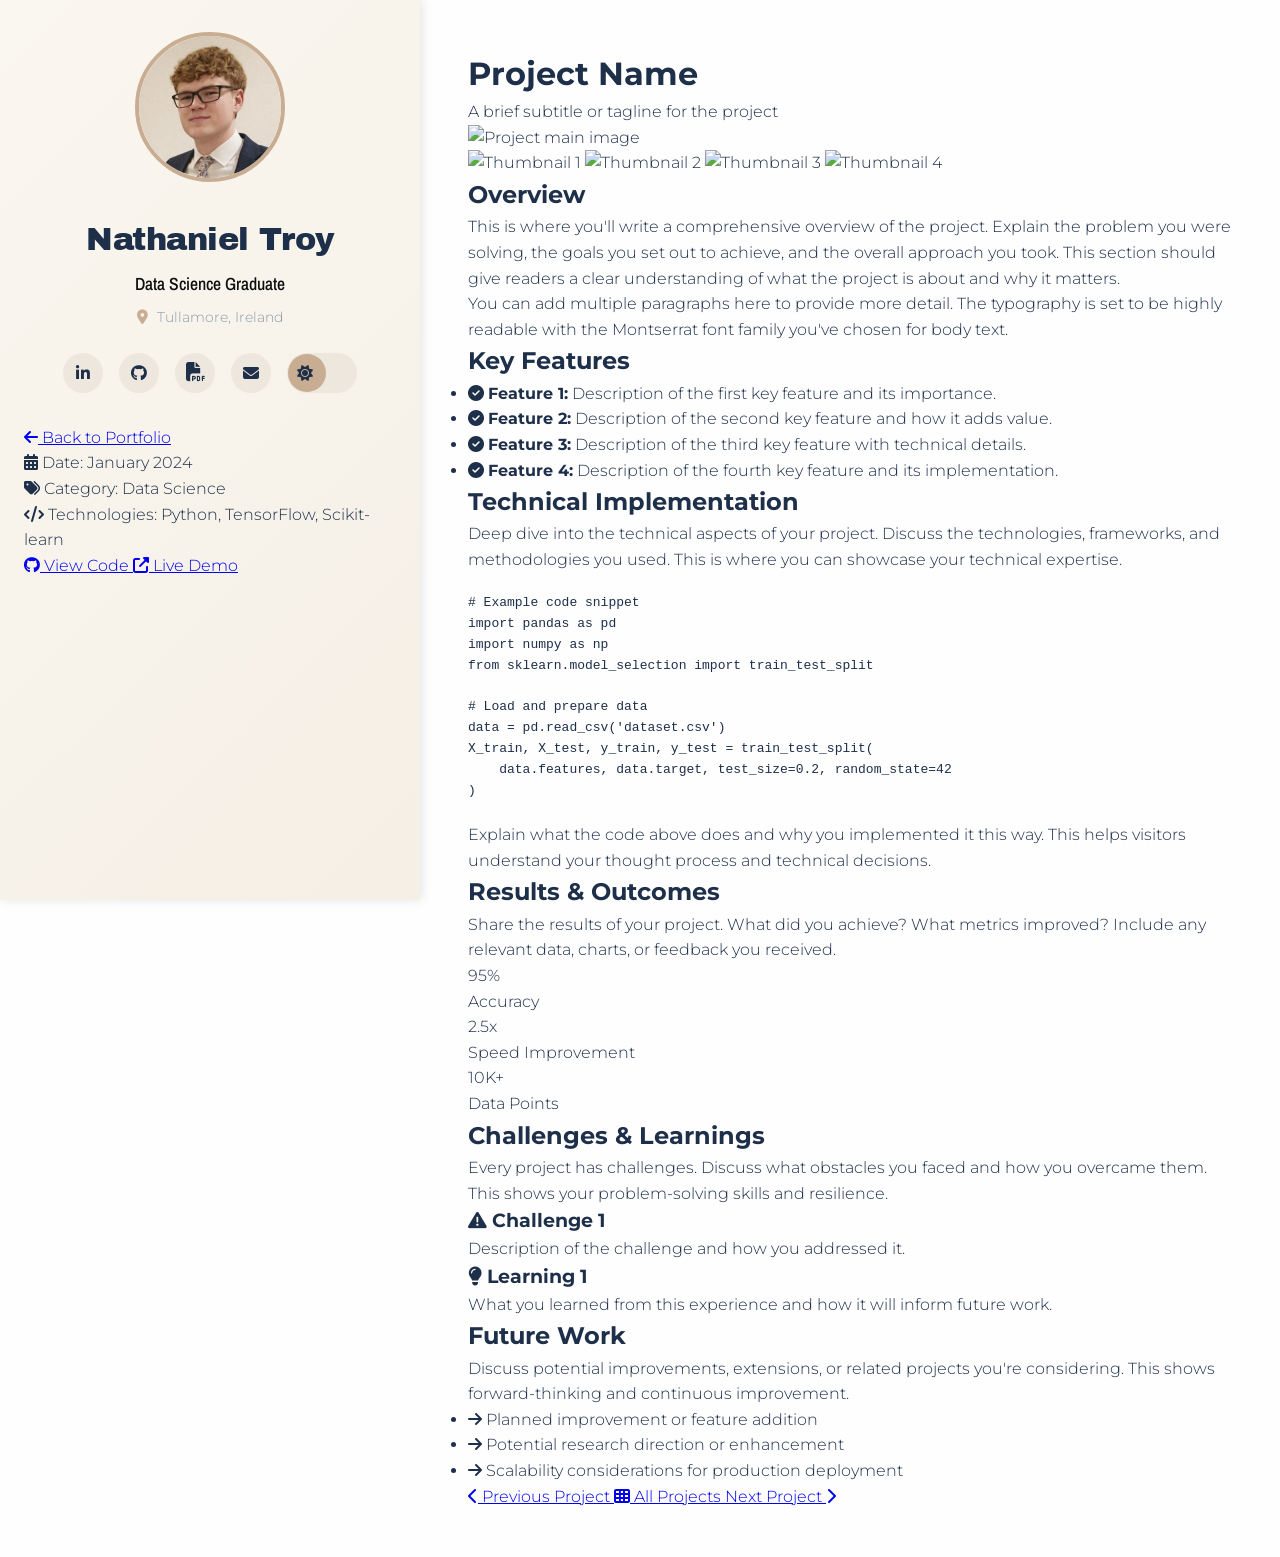
==== genetic-ai-ipd.html @ a29dd1ea "First Commit" ====
<!DOCTYPE html>
<html lang="en">
<head>
    <script>
    // Run IMMEDIATELY before page renders
    console.log('========== INLINE SCRIPT RUNNING ==========');
    console.log('📍 Page:', window.location.href);
    
    const savedTheme = localStorage.getItem('theme');
    console.log('📦 Read from localStorage:', savedTheme);
    
    if (savedTheme === 'dark') {
        document.documentElement.classList.add('dark-theme');
        console.log('🎨 Applied: dark theme');
    } else if (savedTheme === 'light') {
        document.documentElement.classList.remove('dark-theme');
        console.log('🎨 Applied: light theme');
    } else {
        console.log('🎨 No saved theme - keeping default');
    }
    console.log('==========================================');
    </script>
    <meta charset="UTF-8">
    <meta name="viewport" content="width=device-width, initial-scale=1.0">
    <title>Project Name | Nathaniel Troy</title>
    <!-- Font Awesome -->
    <link rel="stylesheet" href="https://cdnjs.cloudflare.com/ajax/libs/font-awesome/6.5.1/css/all.min.css">
    <!-- Google Fonts -->
    <link rel="preconnect" href="https://fonts.googleapis.com">
    <link rel="preconnect" href="https://fonts.gstatic.com" crossorigin>
    <link href="https://fonts.googleapis.com/css2?family=Archivo+Black&family=Archivo+Narrow:wght@400;500;600;700&family=Montserrat:wght@300;400;500&display=swap" rel="stylesheet">
    <!-- Link to CSS -->
    <link rel="stylesheet" href="style.css">
    <!-- Link to project-specific CSS -->
    <link rel="stylesheet" href="project-page.css">
</head>
<body>
    <div class="container">
        <!-- LEFT BANNER SECTION (same as main page) -->
        <aside class="left-banner">
            <!-- Profile Image -->
            <div class="profile-image">
                <img src="images/profile picture.png" alt="Profile Photo" id="profile-img">
            </div>

            <!-- Name and Title -->
            <div class="profile-info">
                <h1 class="name">Nathaniel Troy</h1>
                <h2 class="title">Data Science Graduate</h2>
                <p class="location"><i class="fas fa-map-marker-alt"></i> Tullamore, Ireland</p>
            </div>

            <!-- Social Icons and Theme Toggle -->
            <div class="social-links">
                <a href="https://www.linkedin.com/in/nathaniel-troy-040066289" target="_blank" class="social-icon">
                    <i class="fab fa-linkedin-in"></i>
                </a>
                <a href="https://github.com/nathanieltroy" target="_blank" class="social-icon">
                    <i class="fab fa-github"></i>
                </a>
                <a href="Nathaniel Troy CV.pdf" target="_blank" class="social-icon cv-icon">
                    <i class="fas fa-file-pdf"></i>
                </a>
                <a href="mailto:your.email@example.com" class="social-icon">
                    <i class="fas fa-envelope"></i>
                </a>
                <!-- Theme Toggle -->
                <div class="theme-toggle">
                    <button class="theme-switch" id="theme-switch">
                        <i class="fas fa-sun"></i>
                        <i class="fas fa-moon"></i>
                    </button>
                </div>
            </div>

            <!-- Back to Portfolio Link -->
            <div class="back-to-portfolio">
                <a href="index.html" class="back-link">
                    <i class="fas fa-arrow-left"></i> Back to Portfolio
                </a>
            </div>

            <!-- Project Meta Info (visible in left banner) -->
            <div class="project-meta">
                <div class="meta-item">
                    <i class="fas fa-calendar-alt"></i>
                    <span class="meta-label">Date:</span>
                    <span class="meta-value">January 2024</span>
                </div>
                <div class="meta-item">
                    <i class="fas fa-tags"></i>
                    <span class="meta-label">Category:</span>
                    <span class="meta-value">Data Science</span>
                </div>
                <div class="meta-item">
                    <i class="fas fa-code"></i>
                    <span class="meta-label">Technologies:</span>
                    <span class="meta-value">Python, TensorFlow, Scikit-learn</span>
                </div>
            </div>

            <!-- Project Links -->
            <div class="project-links">
                <a href="#" target="_blank" class="project-link-btn">
                    <i class="fab fa-github"></i> View Code
                </a>
                <a href="#" target="_blank" class="project-link-btn">
                    <i class="fas fa-external-link-alt"></i> Live Demo
                </a>
            </div>
        </aside>

        <!-- RIGHT CONTENT - PROJECT DETAILS -->
        <main class="right-content project-page-content">
            <!-- Project Header -->
            <header class="project-header">
                <h1 class="project-page-title">Project Name</h1>
                <p class="project-page-subtitle">A brief subtitle or tagline for the project</p>
            </header>

            <!-- Project Gallery -->
            <div class="project-gallery">
                <div class="gallery-main">
                    <img src="images/projects/project1/main.jpg" alt="Project main image" id="gallery-main-img">
                </div>
                <div class="gallery-thumbnails">
                    <img src="images/projects/project1/thumb1.jpg" alt="Thumbnail 1" class="gallery-thumb active" onclick="changeGalleryImage(this)">
                    <img src="images/projects/project1/thumb2.jpg" alt="Thumbnail 2" class="gallery-thumb" onclick="changeGalleryImage(this)">
                    <img src="images/projects/project1/thumb3.jpg" alt="Thumbnail 3" class="gallery-thumb" onclick="changeGalleryImage(this)">
                    <img src="images/projects/project1/thumb4.jpg" alt="Thumbnail 4" class="gallery-thumb" onclick="changeGalleryImage(this)">
                </div>
            </div>

            <!-- Project Overview -->
            <section class="project-section">
                <h2 class="section-heading">Overview</h2>
                <div class="section-content">
                    <p>This is where you'll write a comprehensive overview of the project. Explain the problem you were solving, the goals you set out to achieve, and the overall approach you took. This section should give readers a clear understanding of what the project is about and why it matters.</p>
                    <p>You can add multiple paragraphs here to provide more detail. The typography is set to be highly readable with the Montserrat font family you've chosen for body text.</p>
                </div>
            </section>

            <!-- Key Features -->
            <section class="project-section">
                <h2 class="section-heading">Key Features</h2>
                <div class="section-content">
                    <ul class="feature-list">
                        <li><i class="fas fa-check-circle"></i> <strong>Feature 1:</strong> Description of the first key feature and its importance.</li>
                        <li><i class="fas fa-check-circle"></i> <strong>Feature 2:</strong> Description of the second key feature and how it adds value.</li>
                        <li><i class="fas fa-check-circle"></i> <strong>Feature 3:</strong> Description of the third key feature with technical details.</li>
                        <li><i class="fas fa-check-circle"></i> <strong>Feature 4:</strong> Description of the fourth key feature and its implementation.</li>
                    </ul>
                </div>
            </section>

            <!-- Technical Implementation -->
            <section class="project-section">
                <h2 class="section-heading">Technical Implementation</h2>
                <div class="section-content">
                    <p>Deep dive into the technical aspects of your project. Discuss the technologies, frameworks, and methodologies you used. This is where you can showcase your technical expertise.</p>
                    
                    <div class="code-block">
                        <pre><code>
# Example code snippet
import pandas as pd
import numpy as np
from sklearn.model_selection import train_test_split

# Load and prepare data
data = pd.read_csv('dataset.csv')
X_train, X_test, y_train, y_test = train_test_split(
    data.features, data.target, test_size=0.2, random_state=42
)
                        </code></pre>
                    </div>
                    
                    <p>Explain what the code above does and why you implemented it this way. This helps visitors understand your thought process and technical decisions.</p>
                </div>
            </section>

            <!-- Results / Outcomes -->
            <section class="project-section">
                <h2 class="section-heading">Results & Outcomes</h2>
                <div class="section-content">
                    <p>Share the results of your project. What did you achieve? What metrics improved? Include any relevant data, charts, or feedback you received.</p>
                    
                    <div class="results-grid">
                        <div class="result-card">
                            <div class="result-number">95%</div>
                            <div class="result-label">Accuracy</div>
                        </div>
                        <div class="result-card">
                            <div class="result-number">2.5x</div>
                            <div class="result-label">Speed Improvement</div>
                        </div>
                        <div class="result-card">
                            <div class="result-number">10K+</div>
                            <div class="result-label">Data Points</div>
                        </div>
                    </div>
                </div>
            </section>

            <!-- Challenges & Learnings -->
            <section class="project-section">
                <h2 class="section-heading">Challenges & Learnings</h2>
                <div class="section-content">
                    <p>Every project has challenges. Discuss what obstacles you faced and how you overcame them. This shows your problem-solving skills and resilience.</p>
                    
                    <div class="challenge-item">
                        <h3><i class="fas fa-exclamation-triangle"></i> Challenge 1</h3>
                        <p>Description of the challenge and how you addressed it.</p>
                    </div>
                    
                    <div class="challenge-item">
                        <h3><i class="fas fa-lightbulb"></i> Learning 1</h3>
                        <p>What you learned from this experience and how it will inform future work.</p>
                    </div>
                </div>
            </section>

            <!-- Next Steps / Future Work -->
            <section class="project-section">
                <h2 class="section-heading">Future Work</h2>
                <div class="section-content">
                    <p>Discuss potential improvements, extensions, or related projects you're considering. This shows forward-thinking and continuous improvement.</p>
                    
                    <ul class="future-list">
                        <li><i class="fas fa-arrow-right"></i> Planned improvement or feature addition</li>
                        <li><i class="fas fa-arrow-right"></i> Potential research direction or enhancement</li>
                        <li><i class="fas fa-arrow-right"></i> Scalability considerations for production deployment</li>
                    </ul>
                </div>
            </section>

            <!-- Navigation to other projects -->
            <div class="project-navigation">
                <a href="#" class="nav-link prev-project">
                    <i class="fas fa-chevron-left"></i>
                    <span>Previous Project</span>
                </a>
                <a href="index.html" class="nav-link all-projects">
                    <i class="fas fa-th"></i>
                    <span>All Projects</span>
                </a>
                <a href="#" class="nav-link next-project">
                    <span>Next Project</span>
                    <i class="fas fa-chevron-right"></i>
                </a>
            </div>
        </main>
    </div>

    <!-- JavaScript -->
    <script src="theme-manager.js"></script>  <!-- Load this FIRST -->
    <script src="projects-data.js"></script>  <!-- Then others -->
    <script src="project_page_sample.js"></script>  <!-- or project_page_sample.js -->
</body>
</html>
---- style.css ----
/* Reset and base styles */
* {
    margin: 0;
    padding: 0;
    box-sizing: border-box;
}

/* Light theme variables (default) */
:root {
    /* Font variables */
    --font-display: 'Archivo Black', sans-serif;  /* For name, main headings */
    --font-heading: 'Archivo Narrow', sans-serif;  /* For subheadings, section titles */
    --font-body: 'Montserrat', sans-serif;  /* For all body text */
    
    /* Color variables */
    --primary-bg: #faf7f0;  /* Soft sand */
    --secondary-bg: #f5efe5;  /* Deeper sand */
    --text-light: #1e2f4a;  /* Rich navy for left banner */
    --text-dark: #1e2f4a;  /* Rich navy for right content */
    --accent: #c9ad93;  /* Warm sandalwood */
    --hover-accent: #b5957a;  /* Deeper sandalwood */
    --timeline-line: #e2d9ce;  /* Warm light grey */
    --timeline-date-bg: rgba(201, 173, 147, 0.35); 
    --title-light: #0d0d0e;  /* Lighter navy-blue for job title */
    --timeline-year-light: #6d7e8f;  /* Lighter blue-grey for timeline years */
    --card-bg: #ffffff;  /* White cards */
    --overlay-bg: rgba(250, 247, 240, 0.92);  /* Soft sand overlay */
    --body-bg: #fefefe;  /* Off-white background */
    --skill-bg: #ede7de;  /* Very light sand */
    --skill-hover: #e2d9ce;  /* Light sand */
    --skill-active: #c9ad93;  /* Warm sandalwood */
    --skill-text: #1e2f4a;  /* Navy */
    --skill-active-text: white;
    --theme-toggle-bg: #ede7de;  /* Light sand */
    --theme-toggle-color: #1e2f4a;  /* Navy */
    --text-muted: #8a9aa9;  /* Muted blue-grey for less important text */
    --text-soft-light: #eef2f6;  /* Soft off-white for text on VERY dark backgrounds ONLY */
    --text-about: #1e2f4a;  /* Navy for about section text */
    --skill-tag-bg: rgba(201, 173, 147, 0.25);  /* Warm sandalwood with opacity */
    --skill-tag-border: rgba(255, 255, 255, 0.2);  /* Subtle white border */
    --skill-tag-highlight-border: rgba(255, 255, 255, 0.4);  /* Brighter border for highlight */
    --shadow-light: rgba(0, 0, 0, 0.2);  /* Light shadow */
    
    /* NEW PROJECT SECTION VARIABLES */
    --project-info-gradient-start: rgba(182, 130, 81, 0.7);  /* Warm sandalwood with opacity */
    --project-info-gradient-end: rgba(182, 130, 81, 0.4);  /* Lighter warm sandalwood */
    --project-title-color: white;  /* White for project titles */
    --project-description-color: white;  /* White for project descriptions */
    --project-info-text: white;  /* White text on project overlay */
}

/* Dark theme variables - applied when dark-theme class is on root */
.dark-theme {
    /* Font variables (same as light theme) */
    --font-display: 'Archivo Black', sans-serif;
    --font-heading: 'Archivo Narrow', sans-serif;
    --font-body: 'Montserrat', sans-serif;
    
    /* Color variables */
    --primary-bg: #1a1a2e;  /* Deep navy */
    --secondary-bg: #16213e;  /* Slightly lighter navy */
    --text-light: #e1e1e1;  /* Light grey for left banner */
    --text-dark: #f0f0f0;  /* Near white for right content */
    --accent: #0f3460;  /* Dark blue accent */
    --hover-accent: #1a508b;  /* Lighter blue for hover */
    --timeline-line: #4a4a4a;  /* Dark grey */
    --title-light: #a0b0c0;  /* Light grey-blue for job title in dark mode */
    --timeline-year-light: #9aa9b8;
    --card-bg: #1e1e2f;  /* Dark blue-grey for cards */
    --overlay-bg: rgba(0, 0, 0, 0.85);  /* Dark overlay */
    --body-bg: #0d0d1a;  /* Very dark navy/black */
    --skill-bg: rgba(15, 52, 96, 0.3);  /* Dark blue with opacity */
    --skill-hover: rgba(26, 80, 139, 0.5);  /* Lighter blue with opacity */
    --skill-active: #1a5a9c;  /* Medium blue for active */
    --skill-text: #e1e1e1;  /* Light grey */
    --skill-active-text: white;  /* White text on active */
    --theme-toggle-bg: rgba(255, 255, 255, 0.1);  /* Subtle white overlay */
    --theme-toggle-color: #e1e1e1;  /* Light grey */
    --text-muted: #8f9aa8;  /* Muted blue-grey */
    --text-soft-light: #d1d9e6;  /* Soft light grey-blue */
    --text-about: #e1e1e1;  /* Light grey for about section (matches text-light) */
    --skill-tag-bg: rgba(15, 52, 96, 0.4);  /* Dark accent with opacity */
    --skill-tag-border: rgba(255, 255, 255, 0.15);  /* Subtle white border */
    --skill-tag-highlight-border: rgba(255, 255, 255, 0.3);  /* Brighter border for highlight */
    --shadow-light: rgba(0, 0, 0, 0.3);  /* Dark shadow */
    --text-white: #ffffff;  /* Pure white */
    --text-on-dark: #e1e1e1;  /* Light grey for dark backgrounds */
    
    /* Project section variables */
    --project-info-gradient-start: rgba(15, 52, 96, 0.6);  /* Dark blue with opacity */
    --project-info-gradient-end: rgba(15, 52, 96, 0.3);  /* Lighter opacity */
    --project-title-color: white;  /* White for titles */
    --project-description-color: #e1e1e1;  /* Light grey for descriptions */
    --project-info-text: white;  /* White text */
    
    /* UI element variables */
    --profile-img-border: #0f3460;  /* Dark blue accent */
    --location-icon: #0f3460;  /* Dark blue accent */
    --section-heading-after: #0f3460;  /* Dark blue accent */
    --projects-heading-gradient-start: #0f3460;  /* Dark blue */
    --projects-heading-gradient-end: #1a508b;  /* Lighter blue */
    --timeline-date-bg: rgba(15, 52, 96, 0.3);  /* Dark blue with opacity */
    --timeline-date-text: #e1e1e1;  /* Light grey */
    --timeline-dot-border: #1a1a2e;  /* Deep navy (matches primary-bg) */
    --social-icon-bg: rgba(255, 255, 255, 0.1);  /* Subtle white overlay */
    --social-icon-color: #e1e1e1;  /* Light grey */
    --social-icon-hover: white;  /* White on hover */
    --left-banner-scrollbar-track: #16213e;  /* Secondary bg */
    --left-banner-scrollbar-thumb: #0f3460;  /* Dark blue accent */
    --project-info-scrollbar-thumb: rgba(255, 255, 255, 0.2);  /* Subtle white */
    --fade-animation-from: 0.4;  /* Same as light theme */
    --fade-animation-to: 1;  /* Same as light theme */
}

body {
    font-family: var(--font-body);
    font-weight: 300;  /* Light weight for Montserrat */
    line-height: 1.6;
    color: var(--text-dark);
    background-color: var(--body-bg);
    transition: background-color 0.3s ease, color 0.3s ease;
}

.container {
    display: flex;
    min-height: 100vh;
}

/* ===== LEFT BANNER STYLES ===== */
.left-banner {
    width: 420px;
    background: linear-gradient(135deg, var(--primary-bg), var(--secondary-bg));
    color: var(--text-light);
    padding: 2rem 1.5rem;
    position: fixed;
    height: 100vh;
    overflow-y: auto;
    box-shadow: 2px 0 10px rgba(0, 0, 0, 0.1);
    transition: background 0.3s ease;
    font-family: var(--font-body);
    font-weight: 300;
}

/* Theme Toggle */
.theme-toggle {
    position: relative;
    top: auto;
    right: auto;
    z-index: 10;
}
.theme-switch {
    background: var(--theme-toggle-bg);
    border: none;
    border-radius: 50px;
    width: 70px;
    height: 40px;
    display: flex;
    align-items: center;
    justify-content: space-between;
    padding: 0px;
    cursor: pointer;
    position: relative;
    transition: background 0.3s ease;
}

.theme-switch i {
    font-size: 16px;
    color: var(--theme-toggle-color);
    z-index: 2;
    position: relative;
    width: 50%;
    text-align: center;
}

.theme-switch .fa-sun {
    opacity: 1;  /* Visible in light theme */
}

.theme-switch .fa-moon {
    opacity: 0;  /* Hidden in light theme */
}

.dark-theme .theme-switch .fa-sun {
    opacity: 0;  /* Hidden in dark theme */
}

.dark-theme .theme-switch .fa-moon {
    opacity: 1;  /* Visible in dark theme */
}

.theme-switch::after {
    content: '';
    position: absolute;
    width: 38px;
    height: 38px;
    background: var(--accent);
    border-radius: 50%;
    top: 1px;
    left: 1px;
    transition: transform 0.3s ease;
    z-index: 1;
}

.dark-theme .theme-switch::after {
    transform: translateX(32px);
}

/* Hide scrollbar for cleaner look */
.left-banner::-webkit-scrollbar {
    width: 5px;
}

.left-banner::-webkit-scrollbar-track {
    background: var(--secondary-bg);
}

.left-banner::-webkit-scrollbar-thumb {
    background: var(--accent);
    border-radius: 5px;
}

/* Profile Image */
.profile-image {
    text-align: center;
    margin-bottom: 1.5rem;
}

#profile-img {
    width: 150px;
    height: 150px;
    border-radius: 50%;
    border: 4px solid var(--accent);
    object-fit: cover;
    transition: transform 0.3s ease;
}

#profile-img:hover {
    transform: scale(1.05);
}

/* Profile Info */
.profile-info {
    text-align: center;
    margin-bottom: 1.5rem;
}

.name {
    font-family: var(--font-display);
    font-size: 2rem;
    font-weight: 400;  /* Archivo Black has its own weight */
    margin-bottom: 0.3rem;
    letter-spacing: -0.5px;
}

.title {
    font-family: var(--font-heading);
    font-size: 1.1rem;
    font-weight: 500;  /* Medium weight in Archivo Narrow */
    color: var(--title-light);
    margin-bottom: 0.5rem;
}

.location {
    font-family: var(--font-body);
    font-size: 0.9rem;
    font-weight: 300;
    color: var(--text-muted);
}

.location i {
    margin-right: 5px;
    color: var(--accent);
}

/* Social Links */
.social-links {
    display: flex;
    justify-content: center;
    align-items: center;
    gap: 1rem;
    margin-bottom: 2rem;
    flex-wrap: wrap;
}

.social-icon {
    display: flex;
    align-items: center;
    justify-content: center;
    width: 40px;
    height: 40px;
    background-color: var(--theme-toggle-bg);
    border-radius: 50%;
    color: var(--text-light);
    text-decoration: none;
    transition: all 0.3s ease;
}

.social-icon:hover {
    background-color: var(--accent);
    transform: translateY(-3px);
}

.social-icon .fa-file-pdf,
.social-icon .fa-file-lines {
    font-size: 1.2rem;  /* Slightly larger than other icons */
}

/* About Section */
.about-section {
    margin-bottom: 2rem;
}

.about-section h3,
.skills-section h3,
.timeline-section h3 {
    font-family: var(--font-heading);
    font-size: 1.3rem;
    font-weight: 600;  /* Semibold */
    margin-bottom: 1rem;
    position: relative;
    padding-bottom: 0.5rem;
}

.about-section h3::after,
.skills-section h3::after,
.timeline-section h3::after {
    content: '';
    position: absolute;
    left: 0;
    bottom: 0;
    width: 50px;
    height: 2px;
    background-color: var(--accent);
}

.about-section p {
    font-family: var(--font-body);
    font-size: 0.95rem;
    font-weight: 400;
    color: var(--text-about);
    line-height: 1.8;
}

/* Skills Section */
.skills-section {
    margin-bottom: 2rem;
}

.skills-grid {
    display: flex;
    flex-wrap: wrap;
    gap: 0.5rem;
}

.skill-button {
    font-family: var(--font-body);
    padding: 0.5rem 1rem;
    background-color: var(--skill-bg);
    border: 1px solid var(--accent);
    border-radius: 20px;
    color: var(--text-light);
    font-size: 0.85rem;
    font-weight: 400;  /* Regular weight */
    cursor: pointer;
    transition: all 0.2s ease;
}

.skill-button:hover {
    background-color: var(--skill-hover);
    transform: translateY(-2px);
    color: var(--text-white);
}

.skill-button.active {
    background-color: var(--skill-active);
    color: var(--text-white);
    transform: scale(1.05);
    box-shadow: 0 4px 8px var(--shadow-light);
}

/* Timeline Section */
.timeline-section {
    margin-bottom: 1rem;
}

.timeline {
    position: relative;
    padding-left: 30px;
}

.timeline::before {
    content: '';
    position: absolute;
    left: 7px;
    top: 5px;
    height: calc(100% - 10px);
    width: 2px;
    background-color: var(--timeline-line);
}

.timeline-item {
    position: relative;
    margin-bottom: 2rem;
}

.timeline-dot {
    position: absolute;
    left: -30px;
    top: 5px;
    width: 12px;
    height: 12px;
    border-radius: 50%;
    background-color: var(--accent);
    border: 2px solid var(--text-light);
    z-index: 1;
}

.timeline-content {
    padding-bottom: 0.5rem;
}

.timeline-date {
    font-family: var(--font-heading);
    font-size: 0.85rem;
    font-weight: 600;
    color: var(--timeline-year-light);
    display: inline-block;
    margin-bottom: 0.3rem;
    background-color: var(--timeline-date-bg);
    padding: 0.2rem 0.8rem;
    border-radius: 15px;
}

.timeline-content h4 {
    font-family: var(--font-heading);
    font-size: 1.1rem;
    font-weight: 600;
    margin-bottom: 0.2rem;
    color: var(--text-light);
}

.timeline-company {
    font-family: var(--font-body);
    font-size: 0.9rem;
    font-weight: 400;
    color: var(--text-muted);
    margin-bottom: 0.3rem;
}

.timeline-description {
    font-family: var(--font-body);
    font-size: 0.85rem;
    font-weight: 300;
    color: var(--text-about);
}

/* ===== RIGHT CONTENT STYLES ===== */
.right-content {
    flex: 1;
    margin-left: 420px;
    padding: 3rem;
    background-color: var(--body-bg);
    transition: background-color 0.3s ease;
}

.projects-heading {
    font-family: var(--font-display);
    font-size: 2.5rem;
    font-weight: 400;
    margin-bottom: 2rem;
    color: var(--text-dark);
    position: relative;
    padding-bottom: 0.5rem;
}

.projects-heading::after {
    content: '';
    position: absolute;
    left: 0;
    bottom: 0;
    width: 80px;
    height: 4px;
    background: linear-gradient(to right, var(--accent), var(--hover-accent));
    border-radius: 2px;
}

/* Projects Grid - tighter spacing */
.projects-grid {
    display: grid;
    grid-template-columns: repeat(3, 1fr);
    gap: 4px;
    padding: 4px;
}

/* Project Tile - square aspect ratio */
.project-tile {
    position: relative;
    width: 100%;
    height: 100%;
    overflow: hidden;
    border-radius: 12px;
    box-shadow: 0 4px 6px rgba(0, 0, 0, 0.1);
    cursor: pointer;
    transition: transform 0.3s ease, box-shadow 0.3s ease;
    background-color: var(--card-bg);
    aspect-ratio: 1 / 1;
}

.project-tile.hidden {
    display: none;
}

.project-tile:hover {
    transform: translateY(-5px);
    box-shadow: 0 8px 15px rgba(0, 0, 0, 0.2);
}

/* Slideshow container */
.slideshow-container {
    position: relative;
    width: 100%;
    height: 100%;
    overflow: hidden;
}

/* Ensure images cover the square properly */
.slide {
    position: absolute;
    top: 0;
    left: 0;
    width: 100%;
    height: 100%;
    display: none;
}

.slide img {
    width: 100%;
    height: 100%;
    object-fit: cover;
}

/* Show first slide by default */
.slide:first-child {
    display: block;
}

/* ===== PROJECT INFO OVERLAY BASE STYLES ===== */
.project-info {
    position: absolute;
    bottom: 0;
    left: 0;
    right: 0;
    padding: 1rem 1.5rem;
    background: linear-gradient(to top, var(--project-info-gradient-start), var(--project-info-gradient-end));
    color: var(--project-info-text);
    transition: transform 0.4s cubic-bezier(0.42, 0, 0.58, 1),
                 height 0.4s cubic-bezier(0.42, 0, 0.58, 1);
    
    /* Use the measured base height */
    height: var(--base-height, 100px);
    
    /* Position content at bottom initially */
    display: flex;
    flex-direction: column;
    justify-content: flex-end;
    z-index: 10;
    pointer-events: none;
    
    /* Start at bottom */
    transform: translateY(0);
}

.project-title {
    font-family: var(--font-heading);
    font-size: 1.3rem;
    font-weight: 600;
    margin-bottom: 0.3rem;
    color: var(--project-title-color);
    
    /* Truncate to 2 lines when not hovered */
    display: -webkit-box;
    -webkit-line-clamp: 2;
    line-clamp: 2; 
    -webkit-box-orient: vertical;
    overflow: hidden;
    text-overflow: ellipsis;
}

.project-skills {
    display: flex;
    gap: 0.5rem;
    flex-wrap: wrap;
    margin-bottom: 0.2rem;
}

/* Description - hidden by default */
.project-description {
    font-family: var(--font-body);
    font-size: 0.85rem;
    font-weight: 400;
    line-height: 1.5;
    max-height: 0;
    opacity: 0;
    overflow: hidden;
    margin: 0;
    color: var(--project-description-color);
}

/* Skill buttons - base styles */
.skill {
    font-family: var(--font-body);
    font-size: 0.7rem;
    font-weight: 400;
    padding: 0.2rem 0.6rem;
    background-color: var(--skill-tag-bg);
    border-radius: 15px;
    color: var(--text-on-dark);
    backdrop-filter: blur(2px);
    border: 1px solid var(--skill-tag-border);
    display: inline-block;
    transition: background-color 0.2s ease, transform 0.2s ease;
}

/* Highlight state for filtering */
.skill.highlight {
    font-weight: 700;
    background-color: var(--skill-active);
    transform: scale(1.05);
    border: 1px solid var(--skill-tag-highlight-border);
    box-shadow: 0 2px 8px var(--skill-active);
    color: var(--skill-active-text);
}

/* ===== HOVER STATE ===== */
.project-tile:hover .project-info {
    transform: translateY(calc(-1 * var(--height-difference, 0px)));
    height: var(--total-height, auto);
    justify-content: flex-start;
    padding-top: 1.5rem;
}

/* Add this - show description on hover */
.project-tile:hover .project-description {
    max-height: 150px; /* Large enough for typical description */
    opacity: 1;
    margin-top: 0.5rem;
    margin-bottom: 0.5rem;
    transition: opacity 0.3s ease;
}

/* Optional: Add a subtle scrollbar for very long descriptions */
.project-tile:hover .project-info {
    overflow-y: auto;
}

.project-tile:hover .project-info::-webkit-scrollbar {
    width: 3px;
}

.project-tile:hover .project-info::-webkit-scrollbar-thumb {
    background: rgba(255, 255, 255, 0.3);
    border-radius: 3px;
}

/* ===== SLIDE ANIMATION ===== */
@keyframes slideImageRight {
    0% {
        transform: translateX(0);
    }
    50% {
        transform: translateX(30px);
    }
    100% {
        transform: translateX(0);
    }
}

.project-tile.slide-animation .slide img {
    animation: slideImageRight 0.8s ease-in-out forwards;
}

/* Prevent hover interference during animation */
.project-tile.slide-animation {
    transform: none !important;
    pointer-events: none;
}

.project-tile.slide-animation .project-info {
    transform: translateY(0) !important;
    transition: none !important;
}

/* ===== RESPONSIVE DESIGN ===== */
@media (max-width: 1200px) {
    .projects-grid {
        grid-template-columns: repeat(2, 1fr);
        gap: 4px;
    }
}

@media (max-width: 768px) {
    .right-content {
        margin-left: 0;
        padding: 1rem;
    }
    
    .projects-grid {
        grid-template-columns: 1fr;
        gap: 4px;
    }
    
    .project-tile:hover .project-info {
        height: 140px;
        transform: translateY(-50px);
    }
    
    .project-tile:hover .project-description {
        max-height: 60px;
        font-size: 0.8rem;
    }
}

/* ===== FADE ANIMATION ===== */
.fade {
    animation-name: fade;
    animation-duration: 1.5s;
}

@keyframes fade {
    from {opacity: 0.4;}
    to {opacity: 1;}
}

@keyframes flipDiagonal {
    0% { transform: rotate3d(1, -1, 0, 0deg); }
    49.99% { transform: rotate3d(1, -1, 0, 90deg); }
    50% { transform: rotate3d(1, -1, 0, 270deg); }
    100% { transform: rotate3d(1, -1, 0, 360deg); }
}

/* White fade effect classes - keep these in main CSS */
.project-tile .slide.fade-to-white {
    filter: brightness(5) blur(2px) hue-rotate(10deg) !important;
}

.project-tile .slide.fade-from-white {
    filter: brightness(1) !important;
}
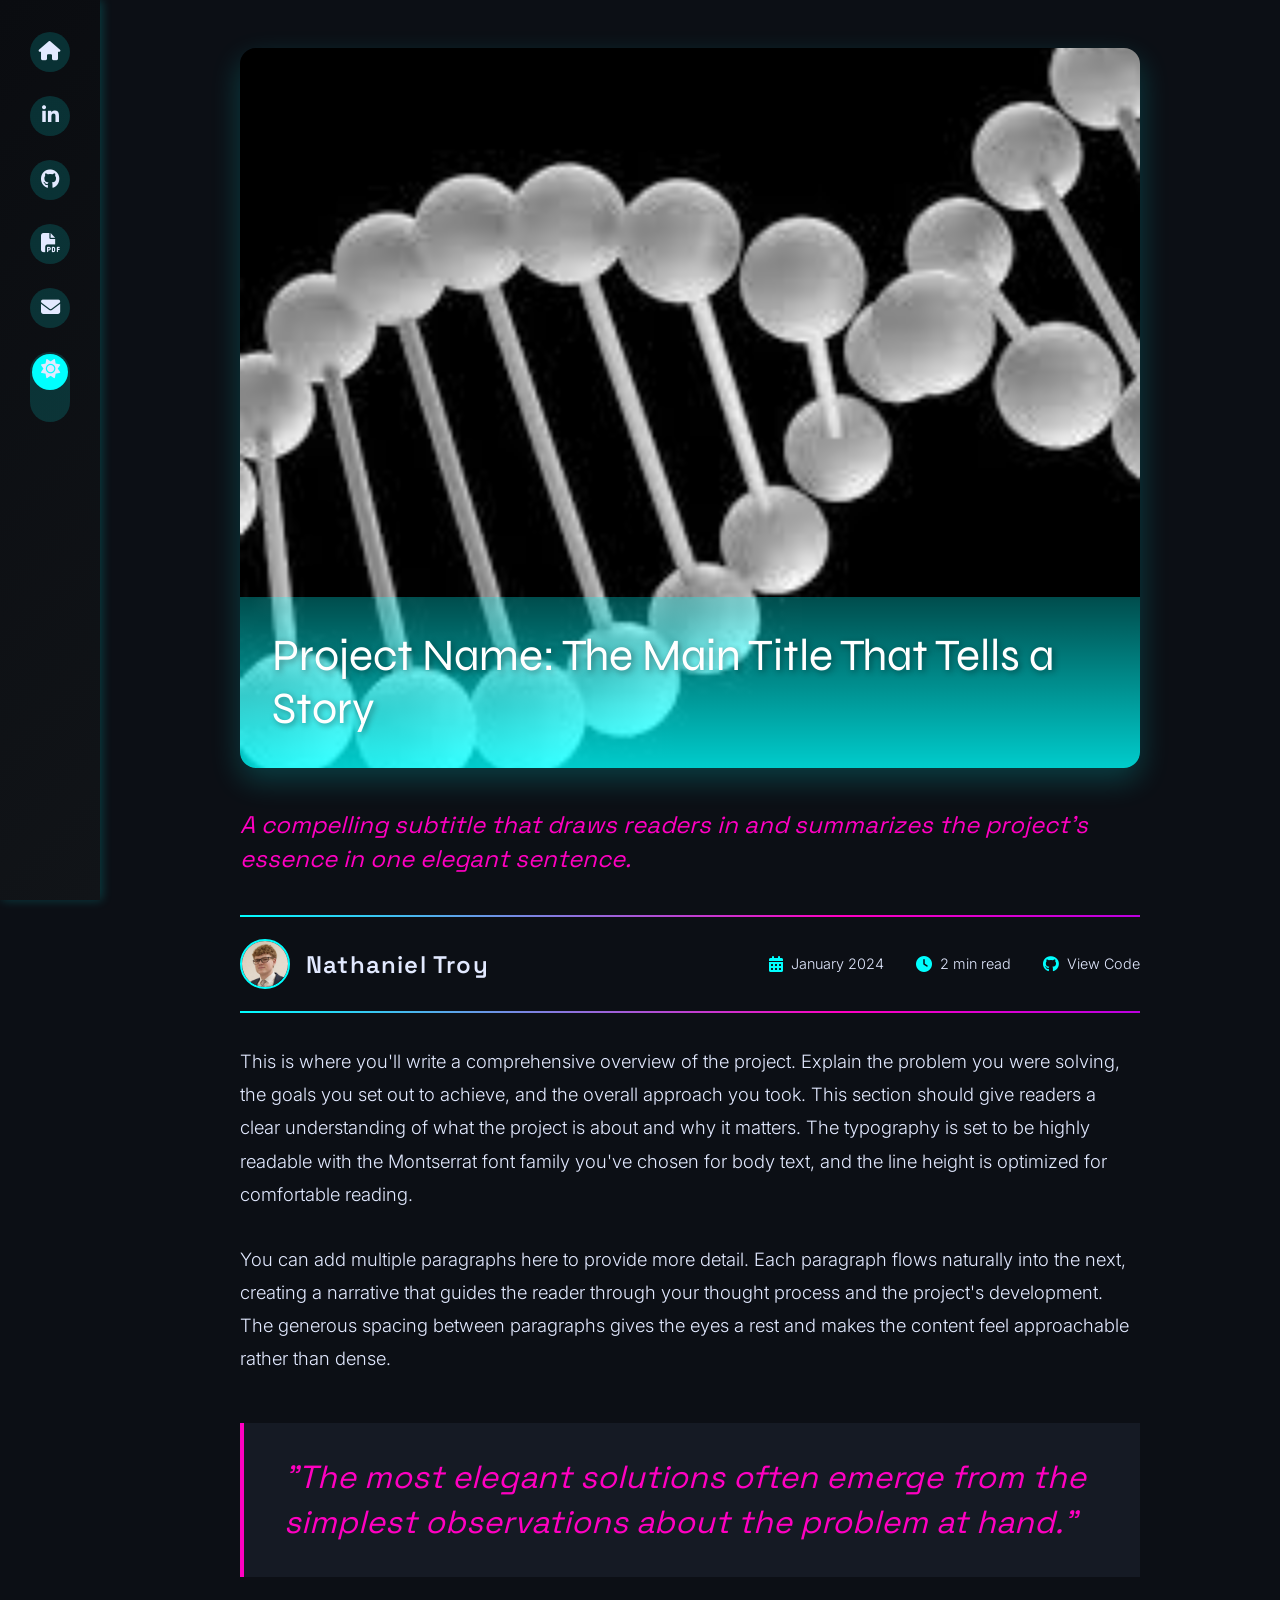
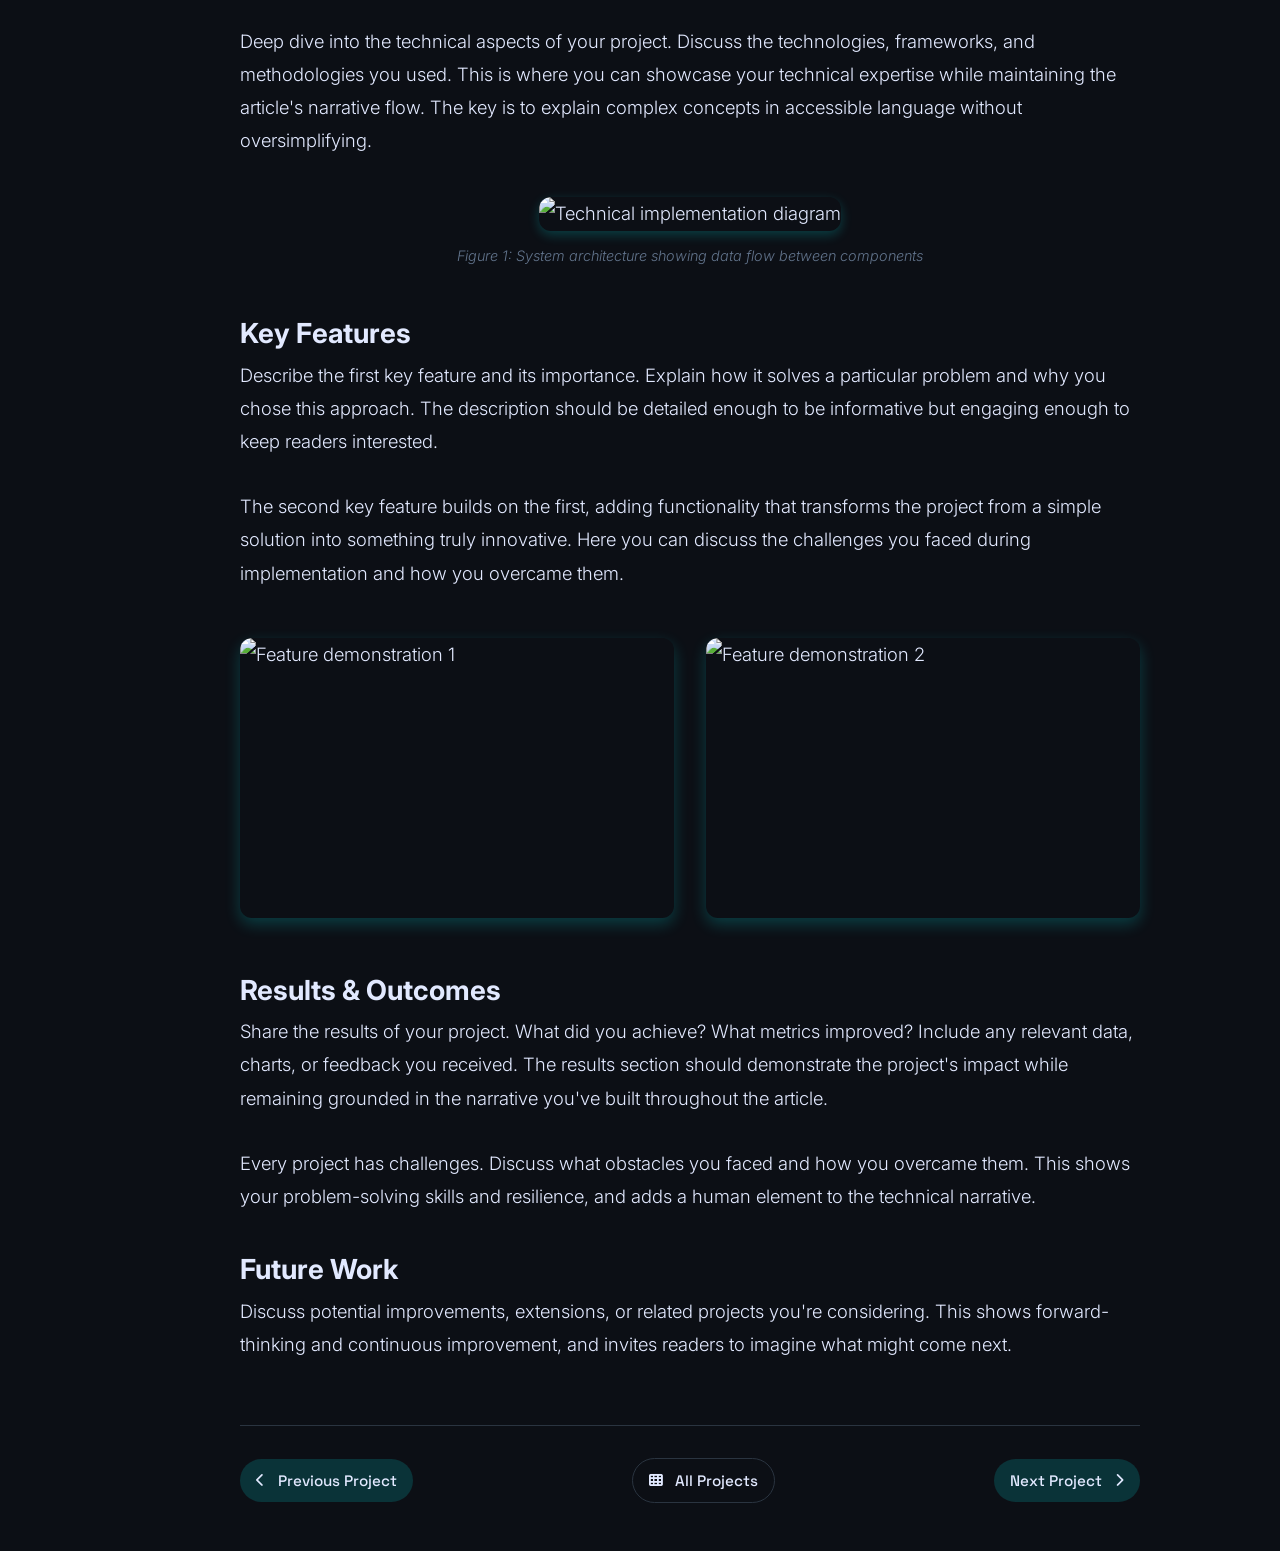
==== commit 233b3f53: "second commit" ====
--- a/genetic-ai-ipd.html
+++ b/genetic-ai-ipd.html
@@ -3,55 +3,40 @@
 <head>
     <script>
     // Run IMMEDIATELY before page renders
-    console.log('========== INLINE SCRIPT RUNNING ==========');
-    console.log('📍 Page:', window.location.href);
-    
     const savedTheme = localStorage.getItem('theme');
-    console.log('📦 Read from localStorage:', savedTheme);
-    
-    if (savedTheme === 'dark') {
+    
+    if (savedTheme === 'light') {
+        document.documentElement.classList.add('light-theme');
+    } else if (savedTheme === 'dark') {
         document.documentElement.classList.add('dark-theme');
-        console.log('🎨 Applied: dark theme');
-    } else if (savedTheme === 'light') {
-        document.documentElement.classList.remove('dark-theme');
-        console.log('🎨 Applied: light theme');
-    } else {
-        console.log('🎨 No saved theme - keeping default');
     }
-    console.log('==========================================');
     </script>
     <meta charset="UTF-8">
     <meta name="viewport" content="width=device-width, initial-scale=1.0">
     <title>Project Name | Nathaniel Troy</title>
+
     <!-- Font Awesome -->
     <link rel="stylesheet" href="https://cdnjs.cloudflare.com/ajax/libs/font-awesome/6.5.1/css/all.min.css">
-    <!-- Google Fonts -->
     <link rel="preconnect" href="https://fonts.googleapis.com">
     <link rel="preconnect" href="https://fonts.gstatic.com" crossorigin>
-    <link href="https://fonts.googleapis.com/css2?family=Archivo+Black&family=Archivo+Narrow:wght@400;500;600;700&family=Montserrat:wght@300;400;500&display=swap" rel="stylesheet">
+    <link href="https://fonts.googleapis.com/css2?family=Inter:wght@300;400;500;600&family=Space+Grotesk:wght@400;500;600;700&family=Syne:wght@400;500;600;700;800&display=swap" rel="stylesheet">
+    
     <!-- Link to CSS -->
-    <link rel="stylesheet" href="style.css">
-    <!-- Link to project-specific CSS -->
-    <link rel="stylesheet" href="project-page.css">
+    <link rel="stylesheet" href="base.css">
+    <link rel="stylesheet" href="project_page_sample.css">
+    
 </head>
 <body>
     <div class="container">
-        <!-- LEFT BANNER SECTION (same as main page) -->
+        <!-- LEFT BANNER - Narrow version with all icons -->
         <aside class="left-banner">
-            <!-- Profile Image -->
-            <div class="profile-image">
-                <img src="images/profile picture.png" alt="Profile Photo" id="profile-img">
-            </div>
-
-            <!-- Name and Title -->
-            <div class="profile-info">
-                <h1 class="name">Nathaniel Troy</h1>
-                <h2 class="title">Data Science Graduate</h2>
-                <p class="location"><i class="fas fa-map-marker-alt"></i> Tullamore, Ireland</p>
-            </div>
-
-            <!-- Social Icons and Theme Toggle -->
             <div class="social-links">
+                <!-- Back to Portfolio - House Icon -->
+                <a href="index.html" class="social-icon back-link">
+                    <i class="fas fa-home"></i>
+                </a>
+                
+                <!-- Social Icons -->
                 <a href="https://www.linkedin.com/in/nathaniel-troy-040066289" target="_blank" class="social-icon">
                     <i class="fab fa-linkedin-in"></i>
                 </a>
@@ -64,196 +49,183 @@
                 <a href="mailto:your.email@example.com" class="social-icon">
                     <i class="fas fa-envelope"></i>
                 </a>
-                <!-- Theme Toggle -->
-                <div class="theme-toggle">
-                    <button class="theme-switch" id="theme-switch">
-                        <i class="fas fa-sun"></i>
-                        <i class="fas fa-moon"></i>
-                    </button>
-                </div>
-            </div>
-
-            <!-- Back to Portfolio Link -->
-            <div class="back-to-portfolio">
-                <a href="index.html" class="back-link">
-                    <i class="fas fa-arrow-left"></i> Back to Portfolio
-                </a>
-            </div>
-
-            <!-- Project Meta Info (visible in left banner) -->
-            <div class="project-meta">
-                <div class="meta-item">
-                    <i class="fas fa-calendar-alt"></i>
-                    <span class="meta-label">Date:</span>
-                    <span class="meta-value">January 2024</span>
-                </div>
-                <div class="meta-item">
-                    <i class="fas fa-tags"></i>
-                    <span class="meta-label">Category:</span>
-                    <span class="meta-value">Data Science</span>
-                </div>
-                <div class="meta-item">
-                    <i class="fas fa-code"></i>
-                    <span class="meta-label">Technologies:</span>
-                    <span class="meta-value">Python, TensorFlow, Scikit-learn</span>
-                </div>
-            </div>
-
-            <!-- Project Links -->
-            <div class="project-links">
-                <a href="#" target="_blank" class="project-link-btn">
-                    <i class="fab fa-github"></i> View Code
-                </a>
-                <a href="#" target="_blank" class="project-link-btn">
-                    <i class="fas fa-external-link-alt"></i> Live Demo
-                </a>
+                
+                <!-- Theme Toggle - Vertical Pill -->
+                <button class="theme-switch" id="theme-switch">
+                    <i class="fas fa-sun"></i>
+                    <i class="fas fa-moon"></i>
+                </button>
             </div>
         </aside>
 
-        <!-- RIGHT CONTENT - PROJECT DETAILS -->
-        <main class="right-content project-page-content">
-            <!-- Project Header -->
-            <header class="project-header">
-                <h1 class="project-page-title">Project Name</h1>
-                <p class="project-page-subtitle">A brief subtitle or tagline for the project</p>
-            </header>
-
-            <!-- Project Gallery -->
-            <div class="project-gallery">
-                <div class="gallery-main">
-                    <img src="images/projects/project1/main.jpg" alt="Project main image" id="gallery-main-img">
-                </div>
-                <div class="gallery-thumbnails">
-                    <img src="images/projects/project1/thumb1.jpg" alt="Thumbnail 1" class="gallery-thumb active" onclick="changeGalleryImage(this)">
-                    <img src="images/projects/project1/thumb2.jpg" alt="Thumbnail 2" class="gallery-thumb" onclick="changeGalleryImage(this)">
-                    <img src="images/projects/project1/thumb3.jpg" alt="Thumbnail 3" class="gallery-thumb" onclick="changeGalleryImage(this)">
-                    <img src="images/projects/project1/thumb4.jpg" alt="Thumbnail 4" class="gallery-thumb" onclick="changeGalleryImage(this)">
-                </div>
-            </div>
-
-            <!-- Project Overview -->
-            <section class="project-section">
-                <h2 class="section-heading">Overview</h2>
-                <div class="section-content">
-                    <p>This is where you'll write a comprehensive overview of the project. Explain the problem you were solving, the goals you set out to achieve, and the overall approach you took. This section should give readers a clear understanding of what the project is about and why it matters.</p>
-                    <p>You can add multiple paragraphs here to provide more detail. The typography is set to be highly readable with the Montserrat font family you've chosen for body text.</p>
-                </div>
-            </section>
-
-            <!-- Key Features -->
-            <section class="project-section">
-                <h2 class="section-heading">Key Features</h2>
-                <div class="section-content">
-                    <ul class="feature-list">
-                        <li><i class="fas fa-check-circle"></i> <strong>Feature 1:</strong> Description of the first key feature and its importance.</li>
-                        <li><i class="fas fa-check-circle"></i> <strong>Feature 2:</strong> Description of the second key feature and how it adds value.</li>
-                        <li><i class="fas fa-check-circle"></i> <strong>Feature 3:</strong> Description of the third key feature with technical details.</li>
-                        <li><i class="fas fa-check-circle"></i> <strong>Feature 4:</strong> Description of the fourth key feature and its implementation.</li>
-                    </ul>
-                </div>
-            </section>
-
-            <!-- Technical Implementation -->
-            <section class="project-section">
-                <h2 class="section-heading">Technical Implementation</h2>
-                <div class="section-content">
-                    <p>Deep dive into the technical aspects of your project. Discuss the technologies, frameworks, and methodologies you used. This is where you can showcase your technical expertise.</p>
-                    
-                    <div class="code-block">
-                        <pre><code>
-# Example code snippet
-import pandas as pd
-import numpy as np
-from sklearn.model_selection import train_test_split
-
-# Load and prepare data
-data = pd.read_csv('dataset.csv')
-X_train, X_test, y_train, y_test = train_test_split(
-    data.features, data.target, test_size=0.2, random_state=42
-)
-                        </code></pre>
-                    </div>
-                    
-                    <p>Explain what the code above does and why you implemented it this way. This helps visitors understand your thought process and technical decisions.</p>
-                </div>
-            </section>
-
-            <!-- Results / Outcomes -->
-            <section class="project-section">
-                <h2 class="section-heading">Results & Outcomes</h2>
-                <div class="section-content">
-                    <p>Share the results of your project. What did you achieve? What metrics improved? Include any relevant data, charts, or feedback you received.</p>
-                    
-                    <div class="results-grid">
-                        <div class="result-card">
-                            <div class="result-number">95%</div>
-                            <div class="result-label">Accuracy</div>
+        <!-- RIGHT CONTENT - Newspaper Style Article -->
+        <main class="right-content">
+            <article class="article-container">
+                
+                <!-- Featured Image with Overlay Title -->
+                <div class="article-featured-image">
+                    <img src="images\genetic algorithm\image 1.jpeg" alt="Project featured image">
+                    <div class="image-overlay">
+                        <h1>Project Name: The Main Title That Tells a Story</h1>
+                    </div>
+                </div>
+                
+                <!-- Article Subheading -->
+                <div class="article-subheading">
+                    A compelling subtitle that draws readers in and summarizes the project's essence in one elegant sentence.
+                </div>
+                
+                <!-- Article Meta Bar -->
+                <div class="article-meta-bar">
+                    <div class="author-info">
+                        <img src="images/profile picture.png" alt="Nathaniel Troy" class="author-avatar">
+                        <div class="author-details">
+                            <span class="author-name">Nathaniel Troy</span>
+                            <!-- REMOVED: <span class="author-title">Data Science Graduate</span> -->
                         </div>
-                        <div class="result-card">
-                            <div class="result-number">2.5x</div>
-                            <div class="result-label">Speed Improvement</div>
+                    </div>
+                    
+                    <div class="meta-details">
+                        <div class="meta-detail-item">
+                            <i class="fas fa-calendar-alt"></i>
+                            <span>January 2024</span>
                         </div>
-                        <div class="result-card">
-                            <div class="result-number">10K+</div>
-                            <div class="result-label">Data Points</div>
+                        <div class="meta-detail-item">
+                            <i class="fas fa-clock"></i>
+                            <span id="reading-time">5 min read</span>
                         </div>
-                    </div>
-                </div>
-            </section>
-
-            <!-- Challenges & Learnings -->
-            <section class="project-section">
-                <h2 class="section-heading">Challenges & Learnings</h2>
-                <div class="section-content">
-                    <p>Every project has challenges. Discuss what obstacles you faced and how you overcame them. This shows your problem-solving skills and resilience.</p>
-                    
-                    <div class="challenge-item">
-                        <h3><i class="fas fa-exclamation-triangle"></i> Challenge 1</h3>
-                        <p>Description of the challenge and how you addressed it.</p>
-                    </div>
-                    
-                    <div class="challenge-item">
-                        <h3><i class="fas fa-lightbulb"></i> Learning 1</h3>
-                        <p>What you learned from this experience and how it will inform future work.</p>
-                    </div>
-                </div>
-            </section>
-
-            <!-- Next Steps / Future Work -->
-            <section class="project-section">
-                <h2 class="section-heading">Future Work</h2>
-                <div class="section-content">
-                    <p>Discuss potential improvements, extensions, or related projects you're considering. This shows forward-thinking and continuous improvement.</p>
-                    
-                    <ul class="future-list">
-                        <li><i class="fas fa-arrow-right"></i> Planned improvement or feature addition</li>
-                        <li><i class="fas fa-arrow-right"></i> Potential research direction or enhancement</li>
-                        <li><i class="fas fa-arrow-right"></i> Scalability considerations for production deployment</li>
-                    </ul>
-                </div>
-            </section>
-
-            <!-- Navigation to other projects -->
-            <div class="project-navigation">
-                <a href="#" class="nav-link prev-project">
-                    <i class="fas fa-chevron-left"></i>
-                    <span>Previous Project</span>
-                </a>
-                <a href="index.html" class="nav-link all-projects">
-                    <i class="fas fa-th"></i>
-                    <span>All Projects</span>
-                </a>
-                <a href="#" class="nav-link next-project">
-                    <span>Next Project</span>
-                    <i class="fas fa-chevron-right"></i>
-                </a>
-            </div>
+                        <!-- ADDED: GitHub link -->
+                        <a href="https://github.com/nathanieltroy/project-name" target="_blank" class="meta-detail-item github-link">
+                            <i class="fab fa-github"></i>
+                            <span>View Code</span>
+                        </a>
+                    </div>
+                </div>
+                
+                <!-- Article Content -->
+                <div class="article-content" id="article-content">
+                    
+                    <p>This is where you'll write a comprehensive overview of the project. Explain the problem you were solving, the goals you set out to achieve, and the overall approach you took. This section should give readers a clear understanding of what the project is about and why it matters. The typography is set to be highly readable with the Montserrat font family you've chosen for body text, and the line height is optimized for comfortable reading.</p>
+                    
+                    <p>You can add multiple paragraphs here to provide more detail. Each paragraph flows naturally into the next, creating a narrative that guides the reader through your thought process and the project's development. The generous spacing between paragraphs gives the eyes a rest and makes the content feel approachable rather than dense.</p>
+                    
+                    <!-- Pull Quote -->
+                    <div class="pull-quote">
+                        "The most elegant solutions often emerge from the simplest observations about the problem at hand."
+                    </div>
+                    
+                    <p>Deep dive into the technical aspects of your project. Discuss the technologies, frameworks, and methodologies you used. This is where you can showcase your technical expertise while maintaining the article's narrative flow. The key is to explain complex concepts in accessible language without oversimplifying.</p>
+                    
+                    <!-- Article Image with Caption -->
+                    <figure class="article-image">
+                        <img src="images/projects/project1/thumb1.jpg" alt="Technical implementation diagram">
+                        <figcaption>Figure 1: System architecture showing data flow between components</figcaption>
+                    </figure>
+                    
+                    <h2>Key Features</h2>
+                    
+                    <p>Describe the first key feature and its importance. Explain how it solves a particular problem and why you chose this approach. The description should be detailed enough to be informative but engaging enough to keep readers interested.</p>
+                    
+                    <p>The second key feature builds on the first, adding functionality that transforms the project from a simple solution into something truly innovative. Here you can discuss the challenges you faced during implementation and how you overcame them.</p>
+                    
+                    <!-- Image Grid for Multiple Images -->
+                    <div class="article-image-grid">
+                        <img src="images/projects/project1/thumb2.jpg" alt="Feature demonstration 1">
+                        <img src="images/projects/project1/thumb3.jpg" alt="Feature demonstration 2">
+                    </div>
+                    
+                    <h2>Results & Outcomes</h2>
+                    
+                    <p>Share the results of your project. What did you achieve? What metrics improved? Include any relevant data, charts, or feedback you received. The results section should demonstrate the project's impact while remaining grounded in the narrative you've built throughout the article.</p>
+                    
+                    <p>Every project has challenges. Discuss what obstacles you faced and how you overcame them. This shows your problem-solving skills and resilience, and adds a human element to the technical narrative.</p>
+                    
+                    <h2>Future Work</h2>
+                    
+                    <p>Discuss potential improvements, extensions, or related projects you're considering. This shows forward-thinking and continuous improvement, and invites readers to imagine what might come next.</p>
+                    
+                </div>
+                
+                <!-- Project Navigation (keep from original) -->
+                <div class="project-navigation">
+                    <a href="#" class="nav-link prev-project">
+                        <i class="fas fa-chevron-left"></i>
+                        <span>Previous Project</span>
+                    </a>
+                    <a href="index.html" class="nav-link all-projects">
+                        <i class="fas fa-th"></i>
+                        <span>All Projects</span>
+                    </a>
+                    <a href="#" class="nav-link next-project">
+                        <span>Next Project</span>
+                        <i class="fas fa-chevron-right"></i>
+                    </a>
+                </div>
+                
+            </article>
         </main>
     </div>
 
-    <!-- JavaScript -->
-    <script src="theme-manager.js"></script>  <!-- Load this FIRST -->
-    <script src="projects-data.js"></script>  <!-- Then others -->
-    <script src="project_page_sample.js"></script>  <!-- or project_page_sample.js -->
+    <!-- JavaScript for reading time calculation -->
+    <script>
+        // Calculate reading time based on word count
+        function calculateReadingTime() {
+            const content = document.getElementById('article-content');
+            if (!content) return; // Guard clause if content doesn't exist
+            
+            const text = content.innerText || content.textContent;
+            const wordCount = text.split(/\s+/).length;
+            const readingTime = Math.ceil(wordCount / 200); // Average 200 words per minute
+            
+            // Update reading time display - check if element exists first
+            const readingTimeElement = document.getElementById('reading-time');
+            if (readingTimeElement) {
+                readingTimeElement.textContent = readingTime + ' min read';
+            }
+        }
+        
+        // Run when page loads
+        document.addEventListener('DOMContentLoaded', calculateReadingTime);
+    </script>
+    
+    <script src="theme-manager.js"></script>
+
+    <!-- Enhanced Page Transition Script -->
+    <script>
+        (function() {
+            // Check if we're coming from a transition
+            if (sessionStorage.getItem('pageTransition') === 'true') {
+                document.body.classList.add('page-transition');
+                sessionStorage.removeItem('pageTransition');
+                
+                // Remove transition class after animation completes
+                setTimeout(() => {
+                    document.body.classList.remove('page-transition');
+                }, 500);
+            }
+            
+            // Add transition flag when clicking internal links
+            document.addEventListener('click', function(e) {
+                const link = e.target.closest('a');
+                if (!link) return;
+                
+                const href = link.getAttribute('href');
+                if (!href) return;
+                
+                // Check if it's an internal link
+                if (href.includes('index.html') || 
+                    href.includes('project') || 
+                    href === '/' || 
+                    href.startsWith('#')) {
+                    
+                    // Skip if new tab
+                    if (link.target === '_blank') return;
+                    
+                    // Set transition flag
+                    sessionStorage.setItem('pageTransition', 'true');
+                }
+            });
+        })();
+    </script>
 </body>
 </html>
--- a/base.css
+++ b/base.css
@@ -0,0 +1,262 @@
+/* ===== BASE STYLES - Global for all pages ===== */
+
+/* Reset and base styles */
+* {
+    margin: 0;
+    padding: 0;
+    box-sizing: border-box;
+}
+
+/* Dark theme variables (PRIMARY - default) - Cyberpunk/Sci-Fi */
+:root {
+    /* Font variables - Modern, geometric, futuristic */
+    --font-display: 'Syne', sans-serif;
+    --font-heading: 'Space Grotesk', sans-serif;
+    --font-body: 'Inter', sans-serif;
+    
+    /* Dark theme - Cyberpunk/Neon (PRIMARY) */
+    --primary-bg: #0a0c10;
+    --secondary-bg: #111418;
+    --text-primary: #e2e9ff;
+    --text-secondary: #9bb8ff;
+    --text-muted: #62748c;
+    --accent-primary: #00ffff;  /* Cyan neon */
+    --accent-secondary: #ff00c1;  /* Magenta neon */
+    --accent-tertiary: #7700ff;  /* Purple neon for gradients */
+    --accent-soft: rgba(0, 255, 255, 0.15);
+    --card-bg: #151a24;
+    --body-bg: #0c0f15;
+    --border-light: #2a3440;
+    --skill-bg: rgba(0, 255, 255, 0.1);
+    --theme-toggle-bg: rgba(0, 255, 255, 0.15);
+    --overlay-start: rgba(0, 255, 255, 0.8);
+    --overlay-end: rgba(0, 255, 255, 0.3);
+    --shadow: rgba(0, 255, 255, 0.2);
+    --glow: rgba(0, 255, 255, 0.4);
+    
+    /* Gradient for featured projects line */
+    --gradient-multicolor: linear-gradient(90deg, #00ffff, #ff00c1, #7700ff, #00ffff);
+}
+
+/* Light theme - Bold & Masculine (Industrial/Urban) */
+.light-theme {
+    /* Font variables - Same modern fonts */
+    --font-display: 'Syne', sans-serif;
+    --font-heading: 'Space Grotesk', sans-serif;
+    --font-body: 'Inter', sans-serif;
+    
+    /* Light theme - Industrial Bold */
+    --primary-bg: #e8e9eb;  /* Concrete grey */
+    --secondary-bg: #d1d3d7;  /* Darker concrete */
+    --text-primary: #1a1e24;  /* Charcoal black */
+    --text-secondary: #2f3a4a;  /* Deep slate */
+    --text-muted: #5c6a7a;  /* Industrial blue-grey */
+    --accent-primary: #56817e;  /* Your new accent - Sage/muted teal */
+    --accent-secondary: #2c5f2d;  /* Forest green (contrast) */
+    --accent-tertiary: #1b5299;  /* Deep steel blue */
+    --accent-soft: rgba(86, 129, 126, 0.15);  /* Sage with opacity */
+    --card-bg: #ffffff;
+    --body-bg: #f0f2f5;  /* Off-white with grey tint */
+    --border-light: #b7bcc4;  /* Industrial grey */
+    --skill-bg: #d6dadf;  /* Light industrial grey */
+    --theme-toggle-bg: #b7bcc4;  /* Industrial grey */
+    --overlay-start: rgba(86, 129, 126, 0.85);  /* Your sage start */
+    --overlay-end: rgba(27, 82, 153, 0.6);  /* Steel blue end */
+    --shadow: rgba(26, 30, 36, 0.25);  /* Charcoal shadow */
+    --glow: rgba(86, 129, 126, 0.3);  /* Your sage glow */
+    
+    /* Gradient for featured projects line - Updated with your new accent */
+    --gradient-multicolor: linear-gradient(90deg, #91bbb8, #2c5f2d, #0d2a4e, #91bbb8);
+}
+
+body {
+    font-family: var(--font-body);
+    font-weight: 300;
+    line-height: 1.6;
+    color: var(--text-primary);
+    background-color: var(--body-bg);
+    transition: background-color 0.3s ease, color 0.3s ease;
+}
+
+.container {
+    display: flex;
+    min-height: 100vh;
+}
+
+/* ===== LEFT BANNER BASE STYLES ===== */
+.left-banner {
+    width: 420px;
+    background: linear-gradient(135deg, var(--primary-bg), var(--secondary-bg));
+    color: var(--text-primary);
+    padding: 2rem 1.5rem;
+    position: fixed;
+    height: 100vh;
+    overflow-y: auto;
+    box-shadow: 2px 0 10px var(--shadow);
+    transition: background 0.3s ease;
+    font-family: var(--font-body);
+    font-weight: 300;
+}
+
+/* Scrollbar styling */
+.left-banner::-webkit-scrollbar {
+    width: 5px;
+}
+
+.left-banner::-webkit-scrollbar-track {
+    background: var(--secondary-bg);
+}
+
+.left-banner::-webkit-scrollbar-thumb {
+    background: var(--accent-primary);
+    border-radius: 5px;
+}
+
+/* ===== THEME TOGGLE BASE STYLES ===== */
+.theme-toggle {
+    position: relative;
+    top: auto;
+    right: auto;
+    z-index: 10;
+}
+
+.theme-switch {
+    background: var(--theme-toggle-bg);
+    border: none;
+    border-radius: 50px;
+    width: 70px;
+    height: 40px;
+    display: flex;
+    align-items: center;
+    justify-content: space-between;
+    padding: 0px;
+    cursor: pointer;
+    position: relative;
+    transition: background 0.3s ease;
+}
+
+.theme-switch i {
+    font-size: 16px;
+    color: var(--text-primary);
+    z-index: 2;
+    position: relative;
+    width: 50%;
+    text-align: center;
+}
+
+.theme-switch .fa-sun {
+    opacity: 1;
+}
+
+.theme-switch .fa-moon {
+    opacity: 0;
+}
+
+.dark-theme .theme-switch .fa-sun {
+    opacity: 0;
+}
+
+.dark-theme .theme-switch .fa-moon {
+    opacity: 1;
+}
+
+.theme-switch::after {
+    content: '';
+    position: absolute;
+    width: 38px;
+    height: 38px;
+    background: var(--accent-primary);
+    border-radius: 50%;
+    top: 1px;
+    left: 1px;
+    transition: transform 0.3s ease;
+    z-index: 1;
+}
+
+.dark-theme .theme-switch::after {
+    transform: translateX(32px);
+}
+
+/* ===== SOCIAL LINKS BASE STYLES ===== */
+.social-links {
+    display: flex;
+    justify-content: center;
+    align-items: center;
+    gap: 1rem;
+    margin-bottom: 2rem;
+    flex-wrap: wrap;
+}
+
+.social-icon {
+    display: flex;
+    align-items: center;
+    justify-content: center;
+    width: 40px;
+    height: 40px;
+    background-color: var(--theme-toggle-bg);
+    border-radius: 50%;
+    color: var(--text-primary);
+    text-decoration: none;
+    transition: all 0.3s ease;
+}
+
+.social-icon:hover {
+    background-color: var(--accent-primary);
+    transform: translateY(-3px);
+}
+
+.social-icon .fa-file-pdf,
+.social-icon .fa-file-lines {
+    font-size: 1.2rem;
+}
+
+/* ===== RIGHT CONTENT BASE STYLES ===== */
+.right-content {
+    flex: 1;
+    margin-left: 420px;
+    padding: 3rem;
+    background-color: var(--body-bg);
+    transition: background-color 0.3s ease;
+}
+
+/* ===== ANIMATIONS & UTILITIES ===== */
+@keyframes fade {
+    from {opacity: 0.4;}
+    to {opacity: 1;}
+}
+
+@keyframes flipDiagonal {
+    0% { transform: rotate3d(1, -1, 0, 0deg); }
+    49.99% { transform: rotate3d(1, -1, 0, 90deg); }
+    50% { transform: rotate3d(1, -1, 0, 270deg); }
+    100% { transform: rotate3d(1, -1, 0, 360deg); }
+}
+
+/* White fade effect classes */
+.project-tile .slide.fade-to-white {
+    filter: brightness(5) blur(2px) hue-rotate(10deg) !important;
+}
+
+.project-tile .slide.fade-from-white {
+    filter: brightness(1) !important;
+}
+
+.fade {
+    animation-name: fade;
+    animation-duration: 1.5s;
+}
+
+/* ===== PAGE TRANSITION EFFECTS ===== */
+.page-transition .left-banner {
+    transition: width 0.5s ease, background 0.5s ease, box-shadow 0.5s ease;
+}
+
+.page-transition .right-content {
+    transition: margin-left 0.5s ease, padding 0.5s ease;
+}
+
+/* Optional: Add a fade effect to the entire container */
+.page-transition .container {
+    transition: opacity 0.3s ease;
+    opacity: 0.98;
+}
--- a/project_page_sample.css
+++ b/project_page_sample.css
@@ -0,0 +1,504 @@
+/* ===== PROJECT PAGE STYLES ===== */
+/* project_page_sample.css */
+
+/* ===== LEFT BANNER - NARROW VERSION ===== */
+.left-banner {
+    width: 100px !important;
+    min-width: 100px !important;
+    padding: 2rem 0 !important;
+    display: flex;
+    flex-direction: column;
+    align-items: center;
+    transition: width 0.3s ease;
+}
+
+/* Hide homepage elements */
+.left-banner .profile-image,
+.left-banner .profile-info,
+.left-banner .project-meta,
+.left-banner .project-links {
+    display: none !important;
+}
+
+/* Vertical icon container */
+.left-banner .social-links {
+    display: flex !important;
+    flex-direction: column !important;
+    align-items: center !important;
+    justify-content: center !important;
+    gap: 1.5rem !important;
+    margin: 0 !important;
+    padding: 0 !important;
+    width: 100% !important;
+    background: transparent !important;
+    border: none !important;
+}
+
+/* All icons - unified styling */
+.left-banner .back-link,
+.left-banner .social-icon {
+    width: 40px !important;
+    height: 40px !important;
+    display: flex !important;
+    align-items: center !important;
+    justify-content: center !important;
+    background-color: var(--theme-toggle-bg) !important;
+    border-radius: 50% !important;
+    color: var(--text-primary) !important;
+    font-size: 1.2rem !important;
+    padding: 0 !important;
+    margin: 0 !important;
+    transition: all 0.3s ease !important;
+    text-decoration: none !important;
+}
+
+.left-banner .back-link {
+    font-size: 0 !important; /* Hide text */
+}
+
+.left-banner .back-link i,
+.left-banner .social-icon i {
+    font-size: 1.2rem !important;
+    margin: 0 !important;
+}
+
+.left-banner .back-link:hover,
+.left-banner .social-icon:hover {
+    background-color: var(--accent-primary) !important;
+    color: white !important;
+    transform: translateY(-2px) !important;
+}
+
+/* Theme Toggle - Vertical Pill */
+.left-banner .theme-switch {
+    width: 40px !important;
+    height: 70px !important;
+    border-radius: 40px !important;
+    background: var(--theme-toggle-bg) !important;
+    display: flex !important;
+    flex-direction: column !important;
+    align-items: center !important;
+    justify-content: space-between !important;
+    padding: 8px 0 !important;
+    position: relative !important;
+    cursor: pointer !important;
+    border: none !important;
+    margin: 0 !important;
+}
+
+.left-banner .theme-switch i {
+    font-size: 1.2rem !important;
+    color: var(--text-primary) !important;
+    z-index: 2 !important;
+    position: relative !important;
+    width: 100% !important;
+    text-align: center !important;
+    margin: 0 !important;
+}
+
+.left-banner .theme-switch .fa-sun {
+    opacity: 1 !important;
+}
+
+.left-banner .theme-switch .fa-moon {
+    opacity: 0 !important;
+}
+
+.dark-theme .left-banner .theme-switch .fa-sun {
+    opacity: 0 !important;
+}
+
+.dark-theme .left-banner .theme-switch .fa-moon {
+    opacity: 1 !important;
+}
+
+/* Sliding indicator */
+.left-banner .theme-switch::after {
+    content: '' !important;
+    position: absolute !important;
+    width: 36px !important;
+    height: 36px !important;
+    background: var(--accent-primary) !important;
+    border-radius: 50% !important;
+    top: 2px !important;
+    left: 2px !important;
+    transition: transform 0.3s ease !important;
+    z-index: 1 !important;
+    transform: translateY(0) !important;
+}
+
+.dark-theme .left-banner .theme-switch::after {
+    transform: translateY(30px) !important;
+}
+
+.left-banner .theme-switch:hover::after {
+    background-color: var(--accent-secondary) !important;
+}
+
+/* ===== RIGHT CONTENT - CENTERED WIDE LAYOUT ===== */
+.right-content {
+    margin-left: 100px !important;
+    padding: 3rem 2rem !important;
+    width: calc(100% - 100px) !important;
+    max-width: none !important;
+    background-color: var(--body-bg);
+    display: flex;
+    justify-content: center;
+}
+
+/* ===== NEWSPAPER-STYLE ARTICLE ===== */
+.article-container {
+    max-width: 900px;  /* Reduced from 1000px to match text width */
+    width: 100%;
+    margin: 0 auto;
+    font-family: var(--font-body);
+    color: var(--text-primary);
+    line-height: 1.8;
+}
+
+/* ===== FEATURED IMAGE WITH GRADIENT OVERLAY ===== */
+.article-featured-image {
+    position: relative;
+    width: 100%;
+    margin-bottom: 2.5rem;
+    border-radius: 16px;
+    overflow: hidden;
+    box-shadow: 0 12px 30px var(--shadow);
+    aspect-ratio: 1 / 0.8;  /* Height is 80% of width (5:4 ratio) */
+}
+
+.article-featured-image img {
+    width: 100%;
+    height: 100%;
+    object-fit: cover;
+    display: block;
+    transition: transform 0.5s ease;
+}
+
+.article-featured-image:hover img {
+    transform: scale(1.02);
+}
+
+/* Gradient overlay */
+.image-overlay {
+    position: absolute;
+    bottom: 0;
+    left: 0;
+    right: 0;
+    padding: 2rem;
+    background: linear-gradient(to top, var(--overlay-start), var(--overlay-end));
+    color: white;
+    pointer-events: none;
+}
+
+.image-overlay h1 {
+    font-family: var(--font-display);
+    font-size: 2.8rem;  /* Slightly reduced to match new scale */
+    font-weight: 400;
+    margin: 0;
+    line-height: 1.2;
+    color: white;
+    text-shadow: 2px 2px 6px rgba(0, 0, 0, 0.4);
+}
+
+.article-featured-image:hover .image-overlay {
+    background: linear-gradient(to top, var(--accent-secondary), var(--overlay-end));
+}
+
+/* ===== ARTICLE METADATA ===== */
+.article-subheading {
+    font-family: var(--font-heading);
+    font-size: 1.5rem;  /* Slightly reduced */
+    font-weight: 400;
+    color: var(--accent-secondary);
+    margin: 2rem 0 2.5rem 0;
+    line-height: 1.4;
+    font-style: italic;
+    max-width: 900px;  /* Match container width */
+    margin-left: auto;
+    margin-right: auto;
+}
+
+.article-meta-bar {
+    display: flex;
+    align-items: center;
+    gap: 1.5rem;
+    margin: 2rem auto;
+    padding: 1.5rem 0;
+    max-width: 900px;
+    width: 100%;
+    
+    /* Gradient borders */
+    border: none;
+    position: relative;
+}
+
+/* Gradient borders with animation */
+.article-meta-bar::before,
+.article-meta-bar::after {
+    content: '';
+    position: absolute;
+    left: 0;
+    width: 100%;
+    height: 2px;
+    background: var(--gradient-multicolor);
+    background-size: 200% 100%;
+    animation: gradientShift 6s ease infinite;
+}
+
+.article-meta-bar::before {
+    top: 0;
+}
+
+.article-meta-bar::after {
+    bottom: 0;
+}
+
+.author-info {
+    display: flex;
+    align-items: center;
+    gap: 1rem;
+}
+
+.author-avatar {
+    width: 50px;
+    height: 50px;
+    border-radius: 50%;
+    object-fit: cover;
+    border: 2px solid var(--accent-primary);
+}
+
+.author-details {
+    display: flex;
+    flex-direction: column;
+}
+
+.author-name {
+    font-family: var(--font-heading);
+    font-size: 1.5rem;
+    font-weight: 600;
+    color: var(--text-primary);
+    letter-spacing: 0.05em;
+}
+
+.meta-details {
+    display: flex;
+    gap: 2rem;
+    margin-left: auto;
+    align-items: center;
+}
+
+.meta-detail-item {
+    display: flex;
+    align-items: center;
+    gap: 0.5rem;
+    color: var(--text-primary);
+    font-size: 0.9rem;
+}
+
+.meta-detail-item i {
+    color: var(--accent-primary);
+    font-size: 1rem;
+}
+
+/* GitHub link */
+.github-link {
+    text-decoration: none;
+    color: var(--text-primary);
+    transition: all 0.3s ease;
+}
+
+.github-link:hover {
+    color: var(--accent-primary);
+    transform: translateY(-2px);
+}
+
+.github-link i {
+    font-size: 1rem;
+    transition: all 0.3s ease;
+}
+
+.github-link:hover i {
+    color: var(--accent-primary);
+}
+
+/* ===== ARTICLE CONTENT ===== */
+.article-content {
+    font-size: 1.15rem;
+    line-height: 1.8;
+    color: var(--text-primary);
+    max-width: 900px;
+    margin: 0 auto;
+}
+
+.article-content p {
+    margin-bottom: 2rem;
+}
+
+/* Pull Quote */
+.pull-quote {
+    font-family: var(--font-heading);
+    font-size: 2rem;
+    line-height: 1.4;
+    color: var(--accent-secondary);
+    margin: 3rem 0;
+    padding: 2rem 2.5rem;
+    border-left: 4px solid var(--accent-secondary);
+    background-color: var(--card-bg);
+    font-style: italic;
+    font-weight: 400;
+}
+
+/* Article Images */
+.article-image {
+    margin: 2.5rem 0;
+    text-align: center;
+}
+
+.article-image img {
+    max-width: 100%;
+    max-height: 500px;
+    object-fit: cover;
+    border-radius: 12px;
+    box-shadow: 0 4px 12px var(--shadow);
+}
+
+.article-image figcaption {
+    margin-top: 0.8rem;
+    font-size: 0.9rem;
+    color: var(--text-muted);
+    font-style: italic;
+}
+
+/* Image Grid */
+.article-image-grid {
+    display: grid;
+    grid-template-columns: repeat(2, 1fr);
+    gap: 2rem;
+    margin: 3rem 0;
+}
+
+.article-image-grid img {
+    width: 100%;
+    height: 280px;
+    object-fit: cover;
+    border-radius: 12px;
+    box-shadow: 0 6px 16px var(--shadow);
+}
+
+/* ===== PROJECT NAVIGATION ===== */
+.project-navigation {
+    display: flex;
+    justify-content: space-between;
+    align-items: center;
+    margin-top: 4rem;
+    padding-top: 2rem;
+    border-top: 1px solid var(--border-light);
+}
+
+.nav-link {
+    font-family: var(--font-heading);
+    font-size: 0.95rem;
+    font-weight: 500;
+    color: var(--text-primary);
+    text-decoration: none;
+    display: flex;
+    align-items: center;
+    gap: 0.8rem;
+    padding: 0.5rem 1rem;
+    border-radius: 30px;
+    transition: all 0.3s ease;
+    background-color: var(--theme-toggle-bg);
+}
+
+.nav-link i {
+    font-size: 0.85rem;
+    transition: transform 0.3s ease;
+}
+
+.nav-link:hover {
+    background-color: var(--accent-primary);
+    color: white;
+}
+
+.prev-project:hover i {
+    transform: translateX(-3px);
+}
+
+.next-project:hover i {
+    transform: translateX(3px);
+}
+
+.all-projects {
+    background-color: transparent;
+    border: 1px solid var(--border-light);
+}
+
+.all-projects:hover {
+    background-color: var(--accent-primary);
+    border-color: var(--accent-primary);
+}
+
+/* ===== RESPONSIVE DESIGN UPDATES ===== */
+@media (max-width: 1200px) {
+    .article-container,
+    .article-meta-bar,
+    .article-content,
+    .article-subheading {
+        max-width: 800px;
+    }
+    
+    .image-overlay h1 {
+        font-size: 2.4rem;
+    }
+}
+
+
+@media (max-width: 768px) {
+    .right-content {
+        padding: 1.5rem !important;
+    }
+    
+    .article-container,
+    .article-meta-bar,
+    .article-content,
+    .article-subheading {
+        max-width: 100%;
+    }
+    
+    .image-overlay h1 {
+        font-size: 2rem;
+    }
+    
+    .article-subheading {
+        font-size: 1.2rem;
+    }
+}
+
+@media (max-width: 480px) {
+    .image-overlay {
+        padding: 1rem;
+    }
+    
+    .image-overlay h1 {
+        font-size: 1.8rem;
+    }
+    
+    .meta-details {
+        flex-direction: column;
+        gap: 0.8rem;
+        align-items: flex-start;
+    }
+}
+
+@keyframes gradientShift {
+    0% { background-position: 0% 50%; }
+    50% { background-position: 100% 50%; }
+    100% { background-position: 0% 50%; }
+}
+
+@keyframes gradientBorder {
+    0% { background-position: 0% 0%, 0% 0%; }
+    50% { background-position: 0% 0%, 100% 0%; }
+    100% { background-position: 0% 0%, 0% 0%; }
+}
